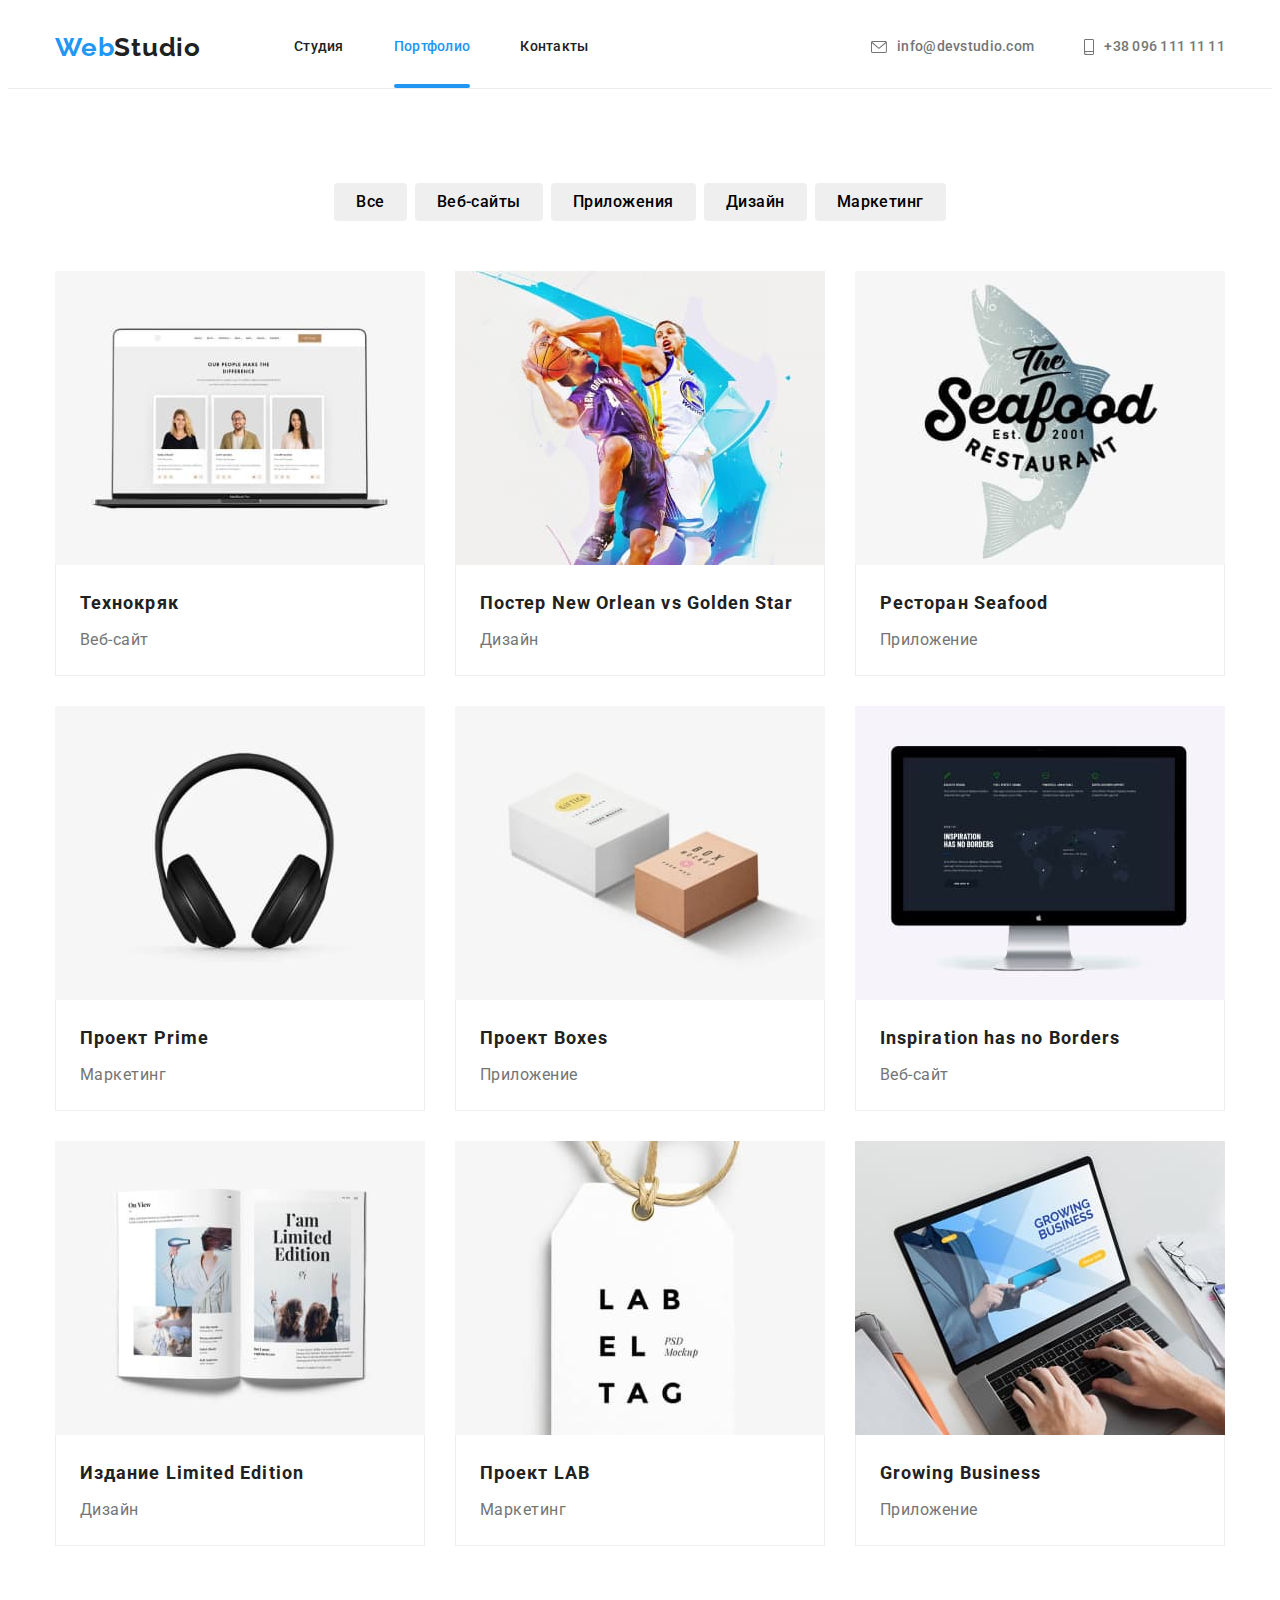
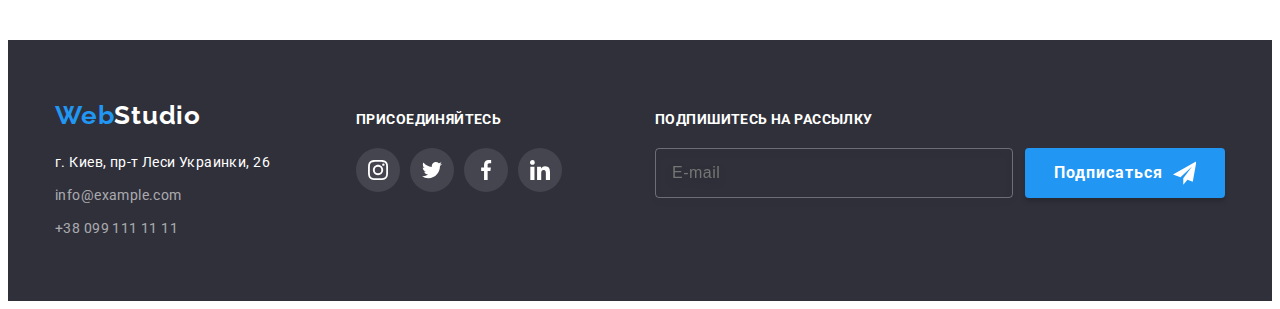
==== portfolio.html @ 4dad7231 "Додані папки в sass" ====
<!DOCTYPE html>
<html lang="en">
<head>
    <meta charset="UTF-8">
    <meta http-equiv="X-UA-Compatible" content="IE=edge">
    <meta name="viewport" content="width=device-width, initial-scale=1.0">
    <link rel="preconnect" href="https://fonts.googleapis.com">
    <link rel="preconnect" href="https://fonts.gstatic.com" crossorigin>
    <link href="https://fonts.googleapis.com/css2?family=Raleway:wght@700&family=Roboto:wght@400;500;700;900&display=swap"
        rel="stylesheet">
    <title>Document</title>
    <link rel="stylesheet" href="https://cdnjs.cloudflare.com/ajax/libs/modern-normalize/1.1.0/modern-normalize.min.css"
        integrity="sha512-wpPYUAdjBVSE4KJnH1VR1HeZfpl1ub8YT/NKx4PuQ5NmX2tKuGu6U/JRp5y+Y8XG2tV+wKQpNHVUX03MfMFn9Q=="
        crossorigin="anonymous" referrerpolicy="no-referrer" />
    <link rel="stylesheet" href="./css/styles.css">
</head>
<body>
    <!--Шапка сайта-->
    <header class="header">
        <div class="container header-container">
            <nav class="header-nav">
                <a lang="en" class="logo header__logo link" href="">
                    <span class="logo__accent">Web</span>Studio</a>
                <ul class="header-list">
                    <li class="header-list__item">
                        <a href="./index.html" class="header-list__link link">Студия</a>
                    </li>
                    <li class="header-list__item">
                        <a href="" class="header-list__link link current">Портфолио</a>
                    </li>
                    <li class="header-list__item">
                        <a href="" class="header-list__link link">Контакты</a>
                    </li>
                </ul>
            </nav>
            <ul class="header-contacts">
                <li class="header-contacts__item">
                    <a href="mailto:info@devstudio.com" class="header-contacts__link link">
                        <svg class="header-contacts__svg" width="16" height="12">
                            <use href="./images/icons.svg#icon-envelope"></use>
                        </svg>
                        info@devstudio.com</a>
                </li>
                <li class="header-contacts__item">
                    <a href="tel:+380961111111" class="header-contacts__link link">
                        <svg class="header-contacts__svg" width="10" height="16">
                            <use href="./images/icons.svg#icon-smartphone"></use>
                        </svg>
                        +38 096 111 11 11</a>
                </li>
    
            </ul>
        </div>
    </header>

    <main>
        <!--Section1-->
        <section class="projects section">
            <div class="container">
            <h1 class="visually-hidden">
                Раздел проектов
            
            </h1>
            <ul class="draft-list list">
                <li class="draft-list__item">
                    <button type="button" class="draft-list__btn button">Все</button>
                </li>
                <li class="draft-list__item">
                    <button type="button" class="draft-list__btn button">Веб-сайты</button>
                </li>
                <li class="draft-list__item">
                    <button type="button" class="draft-list__btn button">Приложения</button>
                </li>
                <li class="draft-list__item">
                    <button type="button" class="draft-list__btn button">Дизайн</button>
                </li>
                <li class="draft-list__item">
                    <button type="button" class="draft-list__btn button">Маркетинг</button>
                </li>            
            </ul>            
        
            <ul class="projects-list list">
                <li class="projects-list__item">
                    <a href="" class="projects-list__link">
                        <div class="projects-cover">
                        <img src="./images/технокряк.jpg" alt="Первый проект" width="370" height="294">
                        <p class="projects-cover__text">Ресурс предлагает комплексные предложения с разным уровнем функционала и сервисов. Все это позволит посетителю получить
                        исчерпывающие сведения о компании или частном лице.</p>
                        </div>
                        <div class="projects-caption">
                    <h2 class="projects-caption__title">
                        Технокряк
                    </h2>  
                    <p class="projects-caption__text">
                        Веб-сайт
                    </p>    
                    </div>
                    </a>
                </li>
                <li class="projects-list__item">
                    <a href="" class="projects-list__link">
                        <div class="projects-cover">
                        <img src="./images/NewOrlean.jpg" alt="Второй проект" width="370" height="294">
                        <p class="projects-cover__text">Ресурс предлагает комплексные предложения с разным уровнем функционала и сервисов. Все
                            это позволит посетителю получить
                            исчерпывающие сведения о компании или частном лице.</p>
                        </div>
                        <div class="projects-caption">
                    <h2 class="projects-caption__title">
                        Постер New Orlean vs Golden Star
                    </h2>
                    <p class="projects-caption__text">
                        Дизайн
                    </p>
                    </div>
                    </a>
                </li>
                <li class="projects-list__item">
                    <a href="" class="projects-list__link">
                        <div class="projects-cover">
                        <img src="./images/Seafood.jpg" alt="Третий проект" width="370" height="294">
                        <p class="projects-cover__text">Ресурс предлагает комплексные предложения с разным уровнем функционала и сервисов. Все
                            это позволит посетителю получить
                            исчерпывающие сведения о компании или частном лице.</p>
                        </div>
                    <div class="projects-caption">
                    <h2 class="projects-caption__title">
                        Ресторан Seafood
                    </h2>
                    <p class="projects-caption__text">
                        Приложение
                    </p>
                    </div>
                    </a>
                </li>
                <li class="projects-list__item">
                    <a href="" class="projects-list__link">
                        <div class="projects-cover">
                        <img src="./images/Prime.jpg" alt="Четвертый проект" width="370" height="294">
                        <p class="projects-cover__text">Ресурс предлагает комплексные предложения с разным уровнем функционала и сервисов. Все
                            это позволит посетителю получить
                            исчерпывающие сведения о компании или частном лице.</p>
                        </div>
                    <div class="projects-caption">
                    <h2 class="projects-caption__title">
                        Проект Prime
                    </h2>
                    <p class="projects-caption__text">
                        Маркетинг
                    </p>
                    </div>
                    </a>
                </li>
                <li class="projects-list__item">
                    <a href="" class="projects-list__link">
                        <div class="projects-cover">
                        <img src="./images/Boxes.jpg" alt="Пятый проект" width="370" height="294">
                        <p class="projects-cover__text">Ресурс предлагает комплексные предложения с разным уровнем функционала и сервисов. Все
                            это позволит посетителю получить
                            исчерпывающие сведения о компании или частном лице.</p>
                        </div>
                    <div class="projects-caption">
                    <h2 class="projects-caption__title">
                        Проект Boxes
                    </h2>
                    <p class="projects-caption__text">
                        Приложение
                    </p>
                    </div>
                    </a>
                </li>
                <li class="projects-list__item">
                    <a href="" class="projects-list__link">
                        <div class="projects-cover">
                        <img src="./images/Inspiration.jpg" alt="Шестой проект" width="370" height="294">
                        <p class="projects-cover__text">Ресурс предлагает комплексные предложения с разным уровнем функционала и сервисов. Все
                            это позволит посетителю получить
                            исчерпывающие сведения о компании или частном лице.</p>
                        </div>
                    <div class="projects-caption">
                    <h2 class="projects-caption__title">
                        Inspiration has no Borders
                    </h2>
                    <p class="projects-caption__text">
                        Веб-сайт
                    </p>
                    </div>
                    </a>
                </li>
                <li class="projects-list__item">
                    <a href="" class="projects-list__link">
                        <div class="projects-cover">
                        <img src="./images/Limited_Edition.jpg" alt="Седьмой проект" width="370" height="294">
                        <p class="projects-cover__text">Ресурс предлагает комплексные предложения с разным уровнем функционала и сервисов. Все
                            это позволит посетителю получить
                            исчерпывающие сведения о компании или частном лице.</p>
                        </div>
                    <div class="projects-caption">
                    <h2 class="projects-caption__title">
                        Издание Limited Edition
                    </h2 >
                    <p class="projects-caption__text">
                        Дизайн
                    </p>
                    </div>
                    </a>
                </li>
                <li class="projects-list__item">
                    <a href="" class="projects-list__link">
                        <div class="projects-cover">
                        <img src="./images/LAB.jpg" alt="Восьмой проект" width="370" height="294">
                        <p class="projects-cover__text">Ресурс предлагает комплексные предложения с разным уровнем функционала и сервисов. Все
                            это позволит посетителю получить
                            исчерпывающие сведения о компании или частном лице.</p>
                        </div>
                    <div class="projects-caption">
                    <h2 class="projects-caption__title">
                        Проект LAB
                    </h2>
                    <p class="projects-caption__text">
                        Маркетинг
                    </p>
                    </div>
                    </a>
                </li>
                <li class="projects-list__item">
                    <a href="" class="projects-list__link">
                        <div class="projects-cover">
                        <img src="./images/Growing_Business.jpg" alt="Девятый проект" width="370" height="294">
                        <p class="projects-cover__text">Ресурс предлагает комплексные предложения с разным уровнем функционала и сервисов. Все
                            это позволит посетителю получить
                            исчерпывающие сведения о компании или частном лице.</p>
                        </div>
                    <div class="projects-caption">
                    <h2 class="projects-caption__title">
                        Growing Business
                    </h2>
                    <p class="projects-caption__text">
                        Приложение
                    </p>
                    </div>
                    </a>
                </li>
                
            </ul>
            </div>
        </section>
        </main>
    <!--Футер-->
    <footer class="footer">
        <div class="footer__container container">
            <div class="footer-main">
                <a href="" class="logo footer__logo link" lang="en">
                    <span class="logo__accent">Web</span>Studio</a>
    
                <address class="footer-address">
                    <ul class="footer-list">
                        <li class="footer-list__item">
                            <a class="footer-list__address link"
                                href="https://www.google.com/maps/place/%D0%B1%D1%83%D0%BB%D1%8C%D0%B2%D0%B0%D1%80+%D0%9B%D0%B5%D1%81%D1%96+%D0%A3%D0%BA%D1%80%D0%B0%D1%97%D0%BD%D0%BA%D0%B8,+26,+%D0%9A%D0%B8%D1%97%D0%B2,+02000/@50.4265807,30.5361971,17z/data=!3m1!4b1!4m5!3m4!1s0x40d4cf0e033ecbe9:0x57a4dffefec77da0!8m2!3d50.4265807!4d30.5383858">г.
                                Киев, пр-т Леси Украинки, 26</a>
                        </li>
                        <li class="footer-list__item">
                            <a href="mailto:info@example.com" class="footer-list__link link">info@example.com</a>
                        </li>
                        <li class="footer-list__item">
                            <a href="tel:+380991111111" class="footer-list__link link">+38 099 111 11 11</a>
                        </li>
                    </ul>
    
                </address>
            </div>
            <div class="footer-call">
                <h2 class="footer-call__title">
                    присоединяйтесь
                </h2>
                <ul class="footer-soc">
                    <li class="footer-soc__item">
                        <a href="" class="footer-soc__link soc-link">
                            <svg class="footer-soc-icon" width="20" height="20">
                                <use href="./images/icons.svg#icon-instagram"></use>
                            </svg>
                        </a>
                    </li>
                    <li class="footer-soc__item">
                        <a href="" class="footer-soc__link soc-link">
                            <svg class="footer-soc-icon" width="20" height="20">
                                <use href="./images/icons.svg#icon-twitter"></use>
                            </svg>
                        </a>
                    </li>
                    <li class="footer-soc__item">
                        <a href="" class="footer-soc__link soc-link">
                            <svg class="footer-soc-icon" width="20" height="20">
                                <use href="./images/icons.svg#icon-facebook"></use>
                            </svg>
                        </a>
                    </li>
                    <li class="footer-soc__item">
                        <a href="" class="footer-soc__link soc-link">
                            <svg class="footer-soc-icon" width="20" height="20">
                                <use href="./images/icons.svg#icon-linkedin"></use>
                            </svg>
                        </a>
                    </li>
                </ul>
            </div>
    
            <div class="footer-registration">
                <h2 class="footer-registration__title">Подпишитесь на рассылку</h2>
                <form class="footer-form">
                    <div class="footer-form__wrap">
                        <input type="email" name="footer-email" id="footer-email" class="footer-form__input"
                            placeholder="E-mail">
                        <button type="submit" class="footer-button button">Подписаться
                            <svg class="footer-button__icon" width="24" height="24">
                                <use href="./images/icons.svg#icon-send"></use>
                            </svg>
                        </button>
                    </div>
                </form>
            </div>
        </div>
    </footer>

</body>
</html>
---- css/styles.css ----
html {
    box-sizing: border-box;
}
*, 
*::before,
*::after{
    box-sizing: inherit;
}
:root {
    --hero-background-color: #2F303A;
    --second-background-color: #F5F4FA;
    --footer-background-color: #2F303A;
    --first-header-color: #212121;
    --second-header-color: #757575;
    --hero-color: #ffffff;
    --title-color: #212121;
    --after-title-color: #757575;
    --first-btn-color: #ffffff;
    --second-btn-color: #212121;
    --accent-color: #2196F3;
    --first-footer-color: #ffffff;
    --second-footer-color: rgba(255, 255, 255, 0.6);
    --first-logo-color: #212121;
    --second-logo-color: #ffffff;
    --first-icon-color: #AFB1B8;
    --second-icon-color: #ffffff;
    --overlay-color: #ffffff;
    --modal-background-color: #ffffff;
    --modal-color: #212121;
}


p, h1, h2, h3, h4, h5, h6 {
    margin: 0;
}

ul {
    list-style: none;
    margin: 0;
    padding-left: 0;
}

img {
    display: block;
    max-width: 100%;
    height: auto
}


.container {
    width: 1200px;
    padding-left: 15px;
    padding-right: 15px;
    margin: 0 auto;

}

body {
    font-family: Roboto, sans-serif;
    background-color: #ffffff;
    color: var(--title-color);
    
}


.link {
    text-decoration: none;    
}

.section {
    padding-top: 94px;
    padding-bottom: 94px;
}

/* -----------Шапка сайта-------------- */

.header {
    padding-top: 24px;
    padding-bottom: 25px;
    border-bottom: 1px solid #ECECEC
}

.logo {
    font-family: 'Raleway';
    font-weight: 700;
    font-size: 26px;
    line-height: 1.19;
    letter-spacing: 0.03em;
    color: var(--first-logo-color);
}

.logo__accent {
    color: var(--accent-color);
}

.header__logo {
    margin-right: 93px;
}


.header-container {
    display: flex;
    align-items: center;
}

.header-nav {
    display: flex;
}

.header-list {
    display: flex;
    align-items: center;
}

.header-list__item:not(:last-child) {
    margin-right: 50px;
}
 
.header-contacts {
    display: flex;
    margin-left: auto;
}

.header-contacts__item:not(:last-child) {
    margin-right: 50px;
}

.header-list__link,
.header-contacts__link {
    font-weight: 500;
    font-size: 14px;
    line-height: 1.14;
    letter-spacing: 0.02em;   
}

.header-list__link {
    position: relative;
    display: block;
    color: var(--first-header-color);
    transition-property:color;
    transition-duration: 250ms;
    transition-timing-function: cubic-bezier(0.4, 0, 0.2, 1);
}



.header-list__link.current {
    color: var(--accent-color);
    position: relative;
}

.header-list__link.current::after {
    position: absolute;
    content: '';
    display: block;
    width: 100%;
    height: 4px;
    left: 0;
    bottom: -33px;
    background-color: var(--accent-color);
    border-radius: 2px;
}

.header-contacts__link {
    display: flex;
    justify-content: center;
    align-items: center;
    color: var(--second-header-color);
    transition-property:color;
    transition-duration: 250ms;
    transition-timing-function: cubic-bezier(0.4, 0, 0.2, 1);
}

.header-link:hover,
.header-link:focus,
.header-contacts__link:hover,
.header-contacts__link:focus {
    color: var(--accent-color);
    fill: var(--accent-color);
}

.header-contacts__svg {

    margin-right: 10px;
    fill: currentColor
}



/*-------- Герой ----------- */

.hero {
    width: 1600px;
    margin-left: auto;
    margin-right: auto;
    padding-bottom: 200px;
    padding-top: 200px;
    background-color: var(--hero-background-color);
    background-image: linear-gradient(rgba(47, 48, 58, 0.4), rgba(47, 48, 58, 0.4)),
    url(../images/hero-bg-img.jpg);
    background-repeat: no-repeat;
    background-position: center;
    background-size: cover;
}


.hero-title {
    width: 696px;
    margin-right: auto;
    margin-left: auto;
    margin-bottom: 30px;
    font-weight: 900;
    font-size: 44px;
    line-height: 1.36; 
    text-align: center;
    letter-spacing: 0.06em;
    text-transform: uppercase;
    color: var(--hero-color);
}

.hero-btn {
    margin: auto;
    padding: 10px 22px;
    border: none;
    border-radius: 4px;
    font-weight: 700;
    font-size: 16px;
    line-height: 1.88;
    display: flex;
    align-items: center;
    text-align: center;
    letter-spacing: 0.06em;
    color: var(--first-btn-color);
    background-color: var(--accent-color);
    transition-property:background-color;
    transition-duration: 250ms;
    transition-timing-function: cubic-bezier(0.4, 0, 0.2, 1);
}

.hero-btn:hover,
.hero-btn:focus {
    background-color: #188CE8;

}


/* -------------Преимущества------------ */
.visually-hidden {
    position: absolute;
    white-space: nowrap;
    width: 1px;
    height: 1px;
    overflow: hidden;
    border: 0;
    padding: 0;
    clip: rect(0 0 0 0);
    clip-path: inset(50%);
    margin: -1px;
}


.benefits-list {
    display: flex;
}

.benefits-list__title {
    margin-bottom: 10px;
    font-weight: 700;
    font-size: 14px;
    line-height: 1.14;
    letter-spacing: 0.03em;
    text-transform: uppercase;
    
}

.benefits-list__text {
    max-width: 270px;
    font-size: 14px;
    line-height: 1.71;
    letter-spacing: 0.03em;
    color: var(--after-title-color);
}

.benefits-list__item:not(:last-child) {
    margin-right: 30px;
}

.benefits-list__container {
    display: flex;
    justify-content: center;
    align-items: center;
    margin-bottom: 30px;
    width: 270px;
    height: 120px;
    background-color: var(--second-background-color);
}



/* --------- Работы --------- */

.about {
    padding-top: 0;
}

.about__title {
    margin-bottom: 50px;
    font-weight: 700;
    font-size: 36px;
    line-height: 1.16;
    text-align: center;
    letter-spacing: 0.03em;
}

.about-list {
    display: flex;
}

.about-list__item {
    position: relative;
    
}

.about-list__item:not(:last-child) {
    margin-right: 30px;
}

.about-list__text {
    position: absolute;
    display: flex;
    height: 70px;
    width: 100%;
    bottom: 0;
    font-weight: 700;
    font-size: 14px;
    line-height: 1.14;
    letter-spacing: 0.03em;
    text-transform: uppercase;
    color: var(--overlay-color);
    background: rgba(47, 48, 58, 0.8);
    justify-content: center;
    align-items: center;
}
/* --------- Работники --------- */

.team {
    background-color: var(--second-background-color);
}

.team__title {
    margin-bottom: 50px;
    font-weight: 700;
    font-size: 36px;
    line-height: 1.16;
    text-align: center;
    letter-spacing: 0.03em;
    
}
.team-list__item {
    text-align: center;
    background: var(--hero-color);
    box-shadow: 0px 1px 3px rgba(0, 0, 0, 0.12),
    0px 1px 1px rgba(0, 0, 0, 0.14),
    0px 2px 1px rgba(0, 0, 0, 0.2);
    border-radius: 0px 0px 4px 4px;
}

.team-list__item:not(:last-child) {
    margin-right: 30px;
}

.team-list {
    display: flex;
}
.team-wrap__title { 
    margin-bottom: 10px;
    font-weight: 500;
    font-size: 16px;
    line-height: 1.18;
    letter-spacing: 0.03em;
    
}

.team-wrap {
    padding-top: 30px;
    padding-bottom: 30px;
}



.team-wrap__text {
    font-size: 16px;
    line-height: 1.18;
    letter-spacing: 0.03em;
    color: var(--after-title-color);
    margin-bottom: 16px;
}

.team-soc {
    display: flex;
    justify-content: center;
}
.team-soc__item + .team-soc__item {
    margin-left: 10px;
}

.team-soc__link {
    /* display: flex;
    align-items: center;
    justify-content: center;
    width: 44px;
    height: 44px; */
    background: #FFFFFF;
    /* border-radius: 50%; */
    color: var(--first-icon-color);
    transition-property:background-color, color;
    transition-duration: 250ms;
    transition-timing-function: cubic-bezier(0.4, 0, 0.2, 1);
}

.team-soc__icon {
    fill: currentColor;
}

.team-soc__link:hover,
.team-soc__link:focus {
    background-color: var(--accent-color);
    color: var(--second-icon-color);
}

/* ---------------Клиенты---------------------- */

.clients__title {
    margin-bottom: 50px;
    font-weight: 700;
    font-size: 36px;
    line-height: 1.16;
    text-align: center;
    letter-spacing: 0.03em;
}

.clients-list {
    display: flex;
    justify-content: center;
}

.clients-list__item +.clients-list__item {
    margin-left: 30px;
}

.clients-list__link {
    display: flex;
    justify-content: center;
    align-items: center;
    width: 170px;
    height: 92px;
    border: 1px solid var(--first-icon-color);
    border-radius: 4px;
    color: var(--first-icon-color);
    transition-property: color, border-color;
    transition-duration: 250ms;
    transition-timing-function: cubic-bezier(0.4, 0, 0.2, 1);
}

.clients-list__icon {
    fill: currentColor;
}

.clients-list__link:hover,
.clients-list__link:focus {
    color: var(--accent-color);
    border-color: var(--accent-color);
}


/* -------------Футер----------- */
.footer {
    
    padding-top: 60px;
    padding-bottom: 60px;
    background-color: var(--footer-background-color);
}

.footer__logo {
    color: var(--second-logo-color) ;
}

.footer-address {
    margin-top: 20px;
}

.footer-list__address,
.footer-list__link {
    
    font-size: 14px;
    line-height: 1.71;
    letter-spacing: 0.03em;
    font-style: normal;
    transition-property:color;
    transition-duration: 250ms;
    transition-timing-function: cubic-bezier(0.4, 0, 0.2, 1);
    
}
.footer-list__address {
    color: var(--first-footer-color);
}

.footer-list__link {
   color: var(--second-footer-color);
}


.footer-list__item:not(:last-child) {
    margin-bottom: 9px;
}

.footer-list__address:hover,
.footer-list__address:focus,
.footer-list__link:hover,
.footer-list__link:focus {
    color: var(--accent-color);
}

.footer__container {
    display: flex;
    align-items: baseline;
}
.footer-main {
    margin-right: 70px;
    flex-grow: 1;
}

.footer-call {
    margin-right: 93px;
}

.footer-call__title {
    margin-bottom: 20px;
    font-weight: 700;
    font-size: 14px;
    line-height: 1.14;
    letter-spacing: 0.03em;
    text-transform: uppercase;
    font-style: normal;
    color: var(--first-footer-color);
}

.footer-soc {
    display: flex;
    justify-content: center;
}
.footer-soc__item + .footer-soc__item {
    margin-left: 10px;
}

.footer-soc__link {
    /* display: flex;
    align-items: center;
    justify-content: center;
    width: 44px; 
    height: 44px; */
    background: rgba(255, 255, 255, 0.1);
    /* border-radius: 50%; */
    color: var(--second-icon-color);
    transition-property:background-color;
    transition-duration: 250ms;
    transition-timing-function: cubic-bezier(0.4, 0, 0.2, 1);

}


.soc-link {
    display: flex;
    align-items: center;
    justify-content: center;
    width: 44px;
    height: 44px;
    border-radius: 50%;

}


.footer-soc-icon {
    fill: currentColor;
}

.footer-soc__link:hover,
.footer-soc__link:focus {
    background-color: var(--accent-color);
}

.footer-registration__title {
    margin-bottom: 20px;
    font-weight: 700;
    font-size: 14px;
    line-height: 1.14;
    letter-spacing: 0.03em;
    text-transform: uppercase;
    font-style: normal;
    color: var(--first-footer-color);
}
.footer-form__wrap {
    display: flex;
}

.footer-form__input {
    background-color: transparent;
    border: 1px solid rgba(255, 255, 255, 0.3);
    box-sizing: border-box;
    padding-left: 16px;
    margin-right: 12px;
    filter: drop-shadow(0px 4px 4px rgba(0, 0, 0, 0.15));
    border-radius: 4px;
    width: 358px;
    height: 50px;
    font-size: 16px;
    line-height: 1.25;
    display: flex;
    align-items: center;
    letter-spacing: 0.03em;
    outline: none;
    
    color: rgba(255, 255, 255, 0.6);
    transition: border-color 250ms cubic-bezier(0.4, 0, 0.2, 1);
}

.footer-form__input:focus {
    border-color: var(--accent-color);
}



.footer-button {
    font-weight: 700;
    font-size: 16px;
    line-height: 1.88;
    display: flex;
    align-items: center;
    text-align: center;
    letter-spacing: 0.06em;
    width: 200px;
    height: 50px;
    padding: 10px 29px;
    background: var(--accent-color);
    color: var(--first-btn-color);
    box-shadow: 0px 4px 4px rgba(0, 0, 0, 0.15);
    border-radius: 4px;
    outline: transparent;
    border: none;
    /* cursor: pointer; */
    /* position: relative; */


    transition: background-color 250ms cubic-bezier(0.4, 0, 0.2, 1),
    box-shadow 250ms cubic-bezier(0.4, 0, 0.2, 1);
    cursor: pointer;
}



.footer-button__icon {
    /* position: absolute;
    right: 28px; */
    margin-left: 10px;
    fill: var(--first-btn-color);
}





/* -----------------Backdrop-------------------- */

.backdrop {
    position: fixed;
    top: 0;
    width: 100%;
    height: 100%;
    background: rgba(0, 0, 0, 0.2);
    transition: opacity 250ms, visibility 250ms;
}

.backdrop.is-hidden .modal{
    transform: scale(0.3);
}


.modal {
    position: absolute;
    top: 50%;
    left: 50%;
    transform: translate(-50%,-50%) scale(1);
    width: 528px;
    min-height: 581px;
    background-color: var(--second-background-color);
    box-shadow: 0px 1px 3px rgba(0, 0, 0, 0.12),
    0px 1px 1px rgba(0, 0, 0, 0.14),
    0px 2px 1px rgba(0, 0, 0, 0.2);
    border-radius: 4px;
    transition: transform 250ms;
    background-color: var(--modal-background-color);
    padding: 40px;
}


.modal__close {
    position: absolute;
    display: flex;
    justify-content: center;
    align-items: center;
    top: 8px;
    right: 8px;
    width: 30px;
    height: 30px;
    border: 1px solid rgba(0, 0, 0, 0.1);
    border-radius: 50%;
    background-color: transparent;
    cursor: pointer;
    
}

.is-hidden {
    opacity: 0;
    pointer-events: 0;
    visibility: hidden;
}

.modal__title {
    font-weight: 700;
    font-size: 20px;
    line-height: 1.15;
    text-align: center;
    letter-spacing: 0.03em;
    color: var(--title-color);
    margin-bottom: 12px;
}

.form-field {
    display: block;
    margin-bottom: 10px;
}


.form-field__label {
    display: block;
    font-size: 12px;
    line-height: 1.17;
    letter-spacing: 0.01em;
    color: var(--after-title-color);
    margin-bottom: 4px;
}

.form-field__input-wrap {
    position: relative;
}



.form-field__input {
    width: 100%;
    height: 40px;
    border: 1px solid rgba(33, 33, 33, 0.2);
    box-sizing: border-box;
    border-radius: 4px;   
    outline: none;
    padding-left: 42px;
    transition-property: border-color;
    transition-duration: 250ms;
    transition-timing-function: cubic-bezier(0.4, 0, 0.2, 1);
}

.form-field__input:focus {
    border-color: var(--accent-color);
}

.form-field__input:focus + .form-field__icon {
    fill: var(--accent-color);
}

.form-field__icon {
    position: absolute;
    left: 15px;
    top: 50%;
    transform: translateY(-50%);
    transition-property: fill;
    transition-duration: 250ms;
    transition-timing-function: cubic-bezier(0.4, 0, 0.2, 1);
}


.form-field__text {
    width: 100%;
    height: 120px;
    resize: none;
    border: 1px solid rgba(33, 33, 33, 0.2);
    box-sizing: border-box;
    border-radius: 4px;
    outline: none;
    padding: 12px 16px;
    font-size: 12px;
    line-height: 1.17;
    letter-spacing: 0.01em;
    transition-property: border-color;
    transition-duration: 250ms;
    transition-timing-function: cubic-bezier(0.4, 0, 0.2, 1);
}

.form-field__text::placeholder {
    color: rgba(117, 117, 117, 0.5);
}

.form-field__text:focus {
    border-color: var(--accent-color);
}

.form-field__check-text {
    font-size: 14px;
    line-height: 1.71;
    letter-spacing: 0.03em;
    color: var(--after-title-color);
    display: flex;
    align-items: center;
    justify-content: center;
}

.form-field__accent-text {
    color: var(--accent-color);
}


.form-field__check-text .form-field__custom-checkbox {
    width: 16px;
    height: 15px;
    border: 2px solid var(--modal-color);
    border-radius: 2px;
    margin-right: 7px;
    display: flex;
    align-items: center;
    justify-content: center;
    transition: border-color 250ms cubic-bezier(0.4, 0, 0.2, 1);
}
.form-field__check-icon {
    fill: transparent;
}



.form-field__check:checked+.form-field__check-text .form-field__custom-checkbox {
    background-color: var(--accent-color);
    border: none;
}

.form-field__check:checked+.form-field__check-text .form-field__check-icon {
    fill: #ffffff;
}



.modal__button {
    background-color: var(--accent-color);
    color: var(--first-btn-color);
    display: flex;
    align-items: center;
    text-align: center;
    padding: 10px 55px;
    margin: auto;
    margin-top: 30px;
    box-shadow: 0px 4px 4px rgba(0, 0, 0, 0.15);
    border-radius: 4px;
    border: none;
    font-size: 16px;
    line-height: 1.88;
    letter-spacing: 0.06em;
    /* cursor: pointer; */
    transition-property:background-color, box-shadow;
    transition-duration: 250ms;
    transition-timing-function: cubic-bezier(0.4, 0, 0.2, 1),
    ;
}

.modal__btn:hover,
.modal__btn:focus {
    background-color: #188CE8;
}


/* -----------------Портфолио------------ */



.draft-list__btn {
    padding: 6px 22px;
    border: none;
    border-radius: 4px;
    font-weight: 500;
    font-size: 16px;
    line-height: 1.62;
    letter-spacing: 0.03em;
    transition-property:background-color, color, box-shadow;
    transition-duration: 250ms;
    transition-timing-function: cubic-bezier(0.4, 0, 0.2, 1);
}

.draft-list__btn:hover,
.draft-list__btn:focus {
    background-color: var(--accent-color);
    color: var(--first-btn-color);
    box-shadow: 0px 3px 1px rgba(0, 0, 0, 0.1),
    0px 1px 2px rgba(0, 0, 0, 0.08),
    0px 2px 2px rgba(0, 0, 0, 0.12);
    border-radius: 4px;
}

.button {
    font-family: inherit;
    cursor: pointer;
}

.draft-list {
    display: flex;
    margin-bottom: 50px;
    justify-content: center;
}


.draft-list__item:not(:last-child) {
    margin-right: 8px;
}
.projects-list {
    display: flex;
    flex-wrap: wrap;  
}

.projects-caption {
    padding: 20px 24px;
    border-left: 1px solid #EEEEEE;
    border-right: 1px solid #EEEEEE;
    border-bottom: 1px solid #EEEEEE;
}


.projects-caption__title {
    margin-bottom: 4px;
    font-weight: 700;
    font-size: 18px;
    line-height: 2;    
    letter-spacing: 0.06em;
    color: var(--title-color);
}

.projects-caption__text {
    font-size: 16px;
    line-height: 1.88;
    letter-spacing: 0.03em;
    color: var(--after-title-color);
}

.projects-list__link {
    display: block;
    text-decoration: none;
}

.projects-list__item {
    width: 370px;
    margin-right: 30px;
    margin-bottom: 30px;
    background: #FFFFFF;
}

.projects-list__link:hover .projects-cover__text,
.projects-list__link:focus .projects-cover__text {
    transform: translateY(0);
}

.projects-cover {
    position: relative;
    overflow: hidden;
}

.projects-cover__text {
    position: absolute;
    top: 0;
    left: 0;
    background-color: var(--accent-color);
    color: var(--overlay-color);
    font-size: 18px;
    line-height: 1.56;
    letter-spacing: 0.03em;
    padding: 63px 24px;
    transform: translateY(100%);
    transition-property:transform, box-shadow;
    transition-duration: 250ms;
    transition-timing-function: cubic-bezier(0.4, 0, 0.2, 1);
}

.projects-list__link:hover,
.projects-list__link:focus {
    box-shadow: 0px 1px 1px rgba(0, 0, 0, 0.12),
    0px 4px 4px rgba(0, 0, 0, 0.06),
    1px 4px 6px rgba(0, 0, 0, 0.16);
}

.projects-list__item:nth-child(3n) {
    margin-right: 0px;
}


.projects-list__item:nth-last-child(-n+3) {
    margin-bottom: 0px;
}
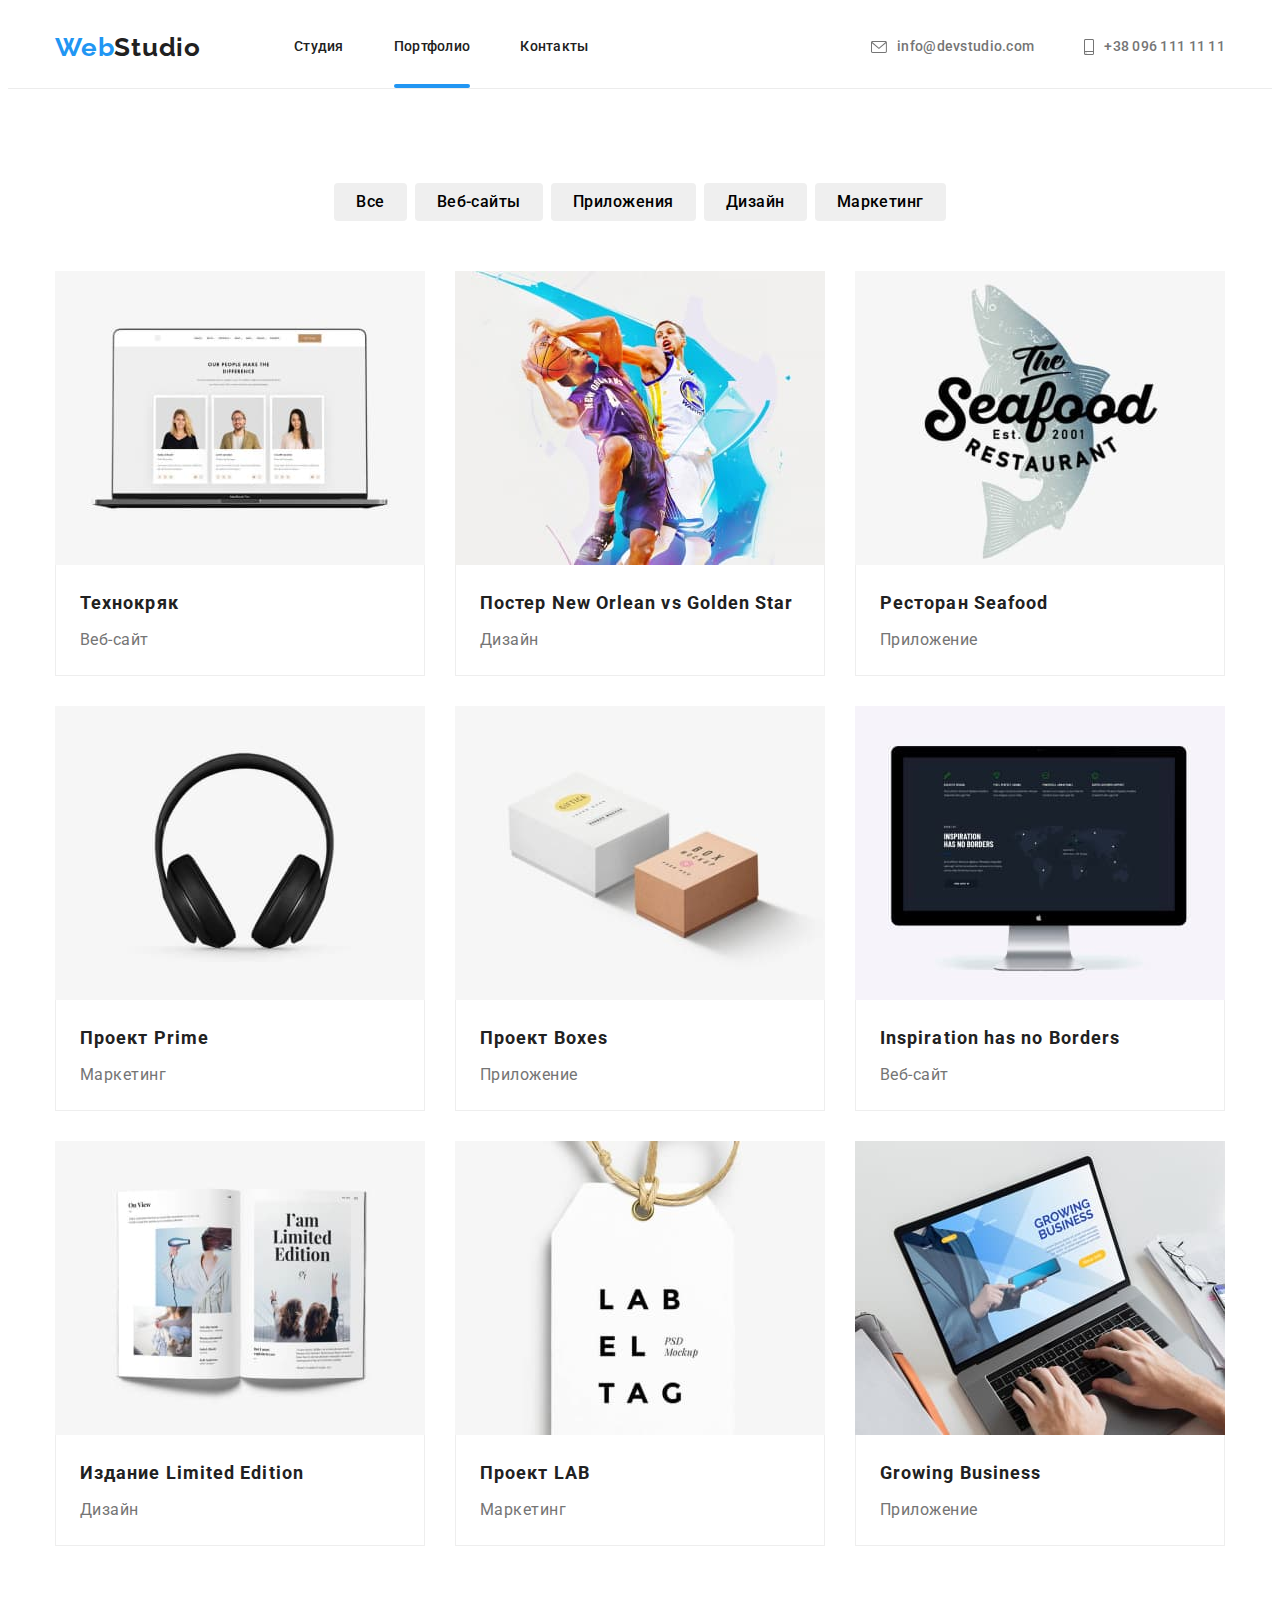
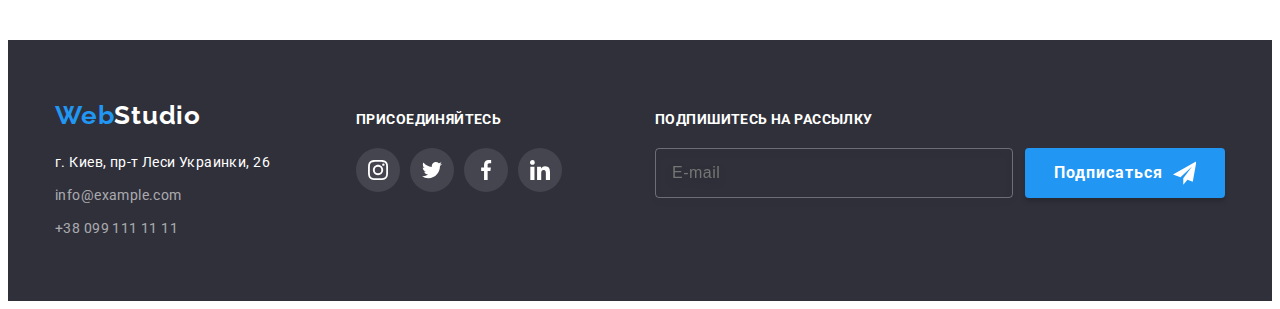
==== commit fd4561d4: "SASS-процес" ====
--- a/portfolio.html
+++ b/portfolio.html
@@ -12,7 +12,7 @@
     <link rel="stylesheet" href="https://cdnjs.cloudflare.com/ajax/libs/modern-normalize/1.1.0/modern-normalize.min.css"
         integrity="sha512-wpPYUAdjBVSE4KJnH1VR1HeZfpl1ub8YT/NKx4PuQ5NmX2tKuGu6U/JRp5y+Y8XG2tV+wKQpNHVUX03MfMFn9Q=="
         crossorigin="anonymous" referrerpolicy="no-referrer" />
-    <link rel="stylesheet" href="./css/styles.css">
+    <link rel="stylesheet" href="./css/main.css">
 </head>
 <body>
     <!--Шапка сайта-->
--- a/css/main.css
+++ b/css/main.css
@@ -0,0 +1,895 @@
+:root {
+  --hero-background-color: #2F303A;
+  --second-background-color: #F5F4FA;
+  --footer-background-color: #2F303A;
+  --first-header-color: #212121;
+  --second-header-color: #757575;
+  --hero-color: #ffffff;
+  --title-color: #212121;
+  --after-title-color: #757575;
+  --first-btn-color: #ffffff;
+  --second-btn-color: #212121;
+  --accent-color: #2196F3;
+  --first-footer-color: #ffffff;
+  --second-footer-color: rgba(255, 255, 255, 0.6);
+  --first-logo-color: #212121;
+  --second-logo-color: #ffffff;
+  --first-icon-color: #AFB1B8;
+  --second-icon-color: #ffffff;
+  --overlay-color: #ffffff;
+  --modal-background-color: #ffffff;
+  --modal-color: #212121;
+  --roboto-font-family: "Roboto", sans-serif;
+  --raleway-font-family: "Raleway", sans-serif;
+}
+
+html {
+  box-sizing: border-box;
+}
+
+*,
+*::before,
+*::after {
+  box-sizing: inherit;
+}
+
+body {
+  font-family: var(--roboto-font-family);
+  background-color: #ffffff;
+  color: var(--title-color);
+}
+
+.link {
+  text-decoration: none;
+}
+
+p,
+h1,
+h2,
+h3,
+h4,
+h5,
+h6 {
+  margin: 0;
+}
+
+ul {
+  list-style: none;
+  margin: 0;
+  padding-left: 0;
+}
+
+img {
+  display: block;
+  max-width: 100%;
+  height: auto;
+}
+
+.visually-hidden {
+  position: absolute;
+  white-space: nowrap;
+  width: 1px;
+  height: 1px;
+  overflow: hidden;
+  border: 0;
+  padding: 0;
+  clip: rect(0 0 0 0);
+  clip-path: inset(50%);
+  margin: -1px;
+}
+
+.container {
+  width: 1200px;
+  padding-left: 15px;
+  padding-right: 15px;
+  margin: 0 auto;
+}
+
+.section {
+  padding-top: 94px;
+  padding-bottom: 94px;
+}
+
+.logo {
+  font-family: var(--raleway-font-family);
+  font-weight: 700;
+  font-size: 26px;
+  line-height: 1.19;
+  letter-spacing: 0.03em;
+  color: var(--first-logo-color);
+}
+
+.logo__accent {
+  color: var(--accent-color);
+}
+
+.backdrop {
+  position: fixed;
+  top: 0;
+  width: 100%;
+  height: 100%;
+  background: rgba(0, 0, 0, 0.2);
+  transition: opacity 250ms, visibility 250ms;
+}
+
+.backdrop.is-hidden .modal {
+  transform: scale(0.3);
+}
+
+.modal {
+  position: absolute;
+  top: 50%;
+  left: 50%;
+  transform: translate(-50%, -50%) scale(1);
+  width: 528px;
+  min-height: 581px;
+  background-color: var(--second-background-color);
+  box-shadow: 0px 1px 3px rgba(0, 0, 0, 0.12), 0px 1px 1px rgba(0, 0, 0, 0.14), 0px 2px 1px rgba(0, 0, 0, 0.2);
+  border-radius: 4px;
+  transition: transform 250ms;
+  background-color: var(--modal-background-color);
+  padding: 40px;
+}
+
+.modal__close {
+  position: absolute;
+  display: flex;
+  justify-content: center;
+  align-items: center;
+  top: 8px;
+  right: 8px;
+  width: 30px;
+  height: 30px;
+  border: 1px solid rgba(0, 0, 0, 0.1);
+  border-radius: 50%;
+  background-color: transparent;
+  cursor: pointer;
+}
+
+.is-hidden {
+  opacity: 0;
+  pointer-events: 0;
+  visibility: hidden;
+}
+
+.modal__title {
+  font-weight: 700;
+  font-size: 20px;
+  line-height: 1.15;
+  text-align: center;
+  letter-spacing: 0.03em;
+  color: var(--title-color);
+  margin-bottom: 12px;
+}
+
+.form-field {
+  display: block;
+  margin-bottom: 10px;
+}
+
+.form-field__label {
+  display: block;
+  font-size: 12px;
+  line-height: 1.17;
+  letter-spacing: 0.01em;
+  color: var(--after-title-color);
+  margin-bottom: 4px;
+}
+
+.form-field__input-wrap {
+  position: relative;
+}
+
+.form-field__input {
+  width: 100%;
+  height: 40px;
+  border: 1px solid rgba(33, 33, 33, 0.2);
+  box-sizing: border-box;
+  border-radius: 4px;
+  outline: none;
+  padding-left: 42px;
+  transition-property: border-color;
+  transition-duration: 250ms;
+  transition-timing-function: cubic-bezier(0.4, 0, 0.2, 1);
+}
+.form-field__input:focus {
+  border-color: var(--accent-color);
+}
+
+.form-field__icon {
+  position: absolute;
+  left: 15px;
+  top: 50%;
+  transform: translateY(-50%);
+  transition-property: fill;
+  transition-duration: 250ms;
+  transition-timing-function: cubic-bezier(0.4, 0, 0.2, 1);
+}
+.form-field__input:focus + .form-field__icon {
+  fill: var(--accent-color);
+}
+
+.form-field__text {
+  width: 100%;
+  height: 120px;
+  resize: none;
+  border: 1px solid rgba(33, 33, 33, 0.2);
+  box-sizing: border-box;
+  border-radius: 4px;
+  outline: none;
+  padding: 12px 16px;
+  font-size: 12px;
+  line-height: 1.17;
+  letter-spacing: 0.01em;
+  transition-property: border-color;
+  transition-duration: 250ms;
+  transition-timing-function: cubic-bezier(0.4, 0, 0.2, 1);
+}
+.form-field__text::placeholder {
+  color: rgba(117, 117, 117, 0.5);
+}
+.form-field__text:focus {
+  border-color: var(--accent-color);
+}
+
+.form-field__check-text {
+  font-size: 14px;
+  line-height: 1.71;
+  letter-spacing: 0.03em;
+  color: var(--after-title-color);
+  display: flex;
+  align-items: center;
+  justify-content: center;
+}
+.form-field__check:checked + .form-field__check-text .form-field__custom-checkbox {
+  background-color: var(--accent-color);
+  border: none;
+}
+.form-field__check:checked + .form-field__check-text .form-field__check-icon {
+  fill: #ffffff;
+}
+
+.form-field__accent-text {
+  color: var(--accent-color);
+}
+
+.form-field__check-text .form-field__custom-checkbox {
+  width: 16px;
+  height: 15px;
+  border: 2px solid var(--modal-color);
+  border-radius: 2px;
+  margin-right: 7px;
+  display: flex;
+  align-items: center;
+  justify-content: center;
+  transition: border-color 250ms cubic-bezier(0.4, 0, 0.2, 1);
+}
+
+.form-field__check-icon {
+  fill: transparent;
+}
+
+.modal__button {
+  background-color: var(--accent-color);
+  color: var(--first-btn-color);
+  display: flex;
+  align-items: center;
+  text-align: center;
+  padding: 10px 55px;
+  margin: auto;
+  margin-top: 30px;
+  box-shadow: 0px 4px 4px rgba(0, 0, 0, 0.15);
+  border-radius: 4px;
+  border: none;
+  font-size: 16px;
+  line-height: 1.88;
+  letter-spacing: 0.06em;
+  /* cursor: pointer; */
+  transition-property: background-color, box-shadow;
+  transition-duration: 250ms;
+  transition-timing-function: cubic-bezier(0.4, 0, 0.2, 1);
+}
+.modal__button:hover, .modal__button:focus {
+  background-color: #188CE8;
+}
+
+.button {
+  font-family: inherit;
+  cursor: pointer;
+  border: none;
+  transition-property: background-color;
+  transition-duration: 250ms;
+  transition-timing-function: cubic-bezier(0.4, 0, 0.2, 1);
+}
+
+.header {
+  padding-top: 24px;
+  padding-bottom: 25px;
+  border-bottom: 1px solid #ECECEC;
+}
+
+.header__logo {
+  margin-right: 93px;
+}
+
+.header-container {
+  display: flex;
+  align-items: center;
+}
+
+.header-nav {
+  display: flex;
+}
+
+.header-list {
+  display: flex;
+  align-items: center;
+}
+
+.header-list__item:not(:last-child) {
+  margin-right: 50px;
+}
+
+.header-contacts {
+  display: flex;
+  margin-left: auto;
+}
+
+.header-contacts__item:not(:last-child) {
+  margin-right: 50px;
+}
+
+.header-list__link,
+.header-contacts__link {
+  font-weight: 500;
+  font-size: 14px;
+  line-height: 1.14;
+  letter-spacing: 0.02em;
+}
+
+.header-list__link {
+  position: relative;
+  display: block;
+  color: var(--first-header-color);
+  transition-property: color;
+  transition-duration: 250ms;
+  transition-timing-function: cubic-bezier(0.4, 0, 0.2, 1);
+}
+.header-list__link .current {
+  color: var(--accent-color);
+  position: relative;
+}
+.header-list__link.current::after {
+  position: absolute;
+  content: "";
+  display: block;
+  width: 100%;
+  height: 4px;
+  left: 0;
+  bottom: -33px;
+  background-color: var(--accent-color);
+  border-radius: 2px;
+}
+.header-list__link:hover, .header-list__link:focus {
+  color: var(--accent-color);
+  fill: var(--accent-color);
+}
+
+.header-contacts__link {
+  display: flex;
+  justify-content: center;
+  align-items: center;
+  color: var(--second-header-color);
+  transition-property: color;
+  transition-duration: 250ms;
+  transition-timing-function: cubic-bezier(0.4, 0, 0.2, 1);
+}
+.header-contacts__link:hover, .header-contacts__link:focus {
+  color: var(--accent-color);
+  fill: var(--accent-color);
+}
+
+.header-contacts__svg {
+  margin-right: 10px;
+  fill: currentColor;
+}
+
+.hero {
+  width: 1600px;
+  margin-left: auto;
+  margin-right: auto;
+  padding-bottom: 200px;
+  padding-top: 200px;
+  background-color: var(--hero-background-color);
+  background-image: linear-gradient(rgba(47, 48, 58, 0.4), rgba(47, 48, 58, 0.4)), url(../images/hero-bg-img.jpg);
+  background-repeat: no-repeat;
+  background-position: center;
+  background-size: cover;
+}
+
+.hero-title {
+  width: 696px;
+  margin-right: auto;
+  margin-left: auto;
+  margin-bottom: 30px;
+  font-weight: 900;
+  font-size: 44px;
+  line-height: 1.36;
+  text-align: center;
+  letter-spacing: 0.06em;
+  text-transform: uppercase;
+  color: var(--hero-color);
+}
+
+.hero-btn {
+  margin: auto;
+  padding: 10px 22px;
+  border-radius: 4px;
+  font-weight: 700;
+  font-size: 16px;
+  line-height: 1.88;
+  display: flex;
+  align-items: center;
+  text-align: center;
+  letter-spacing: 0.06em;
+  color: var(--first-btn-color);
+  background-color: var(--accent-color);
+}
+.hero-btn:hover, .hero-btn:focus {
+  background-color: #188CE8;
+}
+
+.benefits-list {
+  display: flex;
+}
+
+.benefits-list__title {
+  margin-bottom: 10px;
+  font-weight: 700;
+  font-size: 14px;
+  line-height: 1.14;
+  letter-spacing: 0.03em;
+  text-transform: uppercase;
+}
+
+.benefits-list__text {
+  max-width: 270px;
+  font-size: 14px;
+  line-height: 1.71;
+  letter-spacing: 0.03em;
+  color: var(--after-title-color);
+}
+
+.benefits-list__item:not(:last-child) {
+  margin-right: 30px;
+}
+
+.benefits-list__container {
+  display: flex;
+  justify-content: center;
+  align-items: center;
+  margin-bottom: 30px;
+  width: 270px;
+  height: 120px;
+  background-color: var(--second-background-color);
+}
+
+.about {
+  padding-top: 0;
+}
+
+.about__title {
+  margin-bottom: 50px;
+  font-weight: 700;
+  font-size: 36px;
+  line-height: 1.16;
+  text-align: center;
+  letter-spacing: 0.03em;
+}
+
+.about-list {
+  display: flex;
+}
+
+.about-list__item {
+  position: relative;
+}
+.about-list__item:not(:last-child) {
+  margin-right: 30px;
+}
+
+.about-list__text {
+  position: absolute;
+  display: flex;
+  height: 70px;
+  width: 100%;
+  bottom: 0;
+  font-weight: 700;
+  font-size: 14px;
+  line-height: 1.14;
+  letter-spacing: 0.03em;
+  text-transform: uppercase;
+  color: var(--overlay-color);
+  background: rgba(47, 48, 58, 0.8);
+  justify-content: center;
+  align-items: center;
+}
+
+.team {
+  background-color: var(--second-background-color);
+}
+
+.team__title {
+  margin-bottom: 50px;
+  font-weight: 700;
+  font-size: 36px;
+  line-height: 1.16;
+  text-align: center;
+  letter-spacing: 0.03em;
+}
+
+.team-list__item {
+  text-align: center;
+  background: var(--hero-color);
+  box-shadow: 0px 1px 3px rgba(0, 0, 0, 0.12), 0px 1px 1px rgba(0, 0, 0, 0.14), 0px 2px 1px rgba(0, 0, 0, 0.2);
+  border-radius: 0px 0px 4px 4px;
+}
+.team-list__item:not(:last-child) {
+  margin-right: 30px;
+}
+
+.team-list {
+  display: flex;
+}
+
+.team-wrap__title {
+  margin-bottom: 10px;
+  font-weight: 500;
+  font-size: 16px;
+  line-height: 1.18;
+  letter-spacing: 0.03em;
+}
+
+.team-wrap {
+  padding-top: 30px;
+  padding-bottom: 30px;
+}
+
+.team-wrap__text {
+  font-size: 16px;
+  line-height: 1.18;
+  letter-spacing: 0.03em;
+  color: var(--after-title-color);
+  margin-bottom: 16px;
+}
+
+.team-soc {
+  display: flex;
+  justify-content: center;
+}
+
+.team-soc__item + .team-soc__item {
+  margin-left: 10px;
+}
+
+.team-soc__link {
+  background: #FFFFFF;
+  color: var(--first-icon-color);
+  transition-property: background-color, color;
+  transition-duration: 250ms;
+  transition-timing-function: cubic-bezier(0.4, 0, 0.2, 1);
+}
+.team-soc__link:hover, .team-soc__link:focus {
+  background-color: var(--accent-color);
+  color: var(--second-icon-color);
+}
+
+.team-soc__icon {
+  fill: currentColor;
+}
+
+.clients__title {
+  margin-bottom: 50px;
+  font-weight: 700;
+  font-size: 36px;
+  line-height: 1.16;
+  text-align: center;
+  letter-spacing: 0.03em;
+}
+
+.clients-list {
+  display: flex;
+  justify-content: center;
+}
+
+.clients-list__item + .clients-list__item {
+  margin-left: 30px;
+}
+
+.clients-list__link {
+  display: flex;
+  justify-content: center;
+  align-items: center;
+  width: 170px;
+  height: 92px;
+  border: 1px solid var(--first-icon-color);
+  border-radius: 4px;
+  color: var(--first-icon-color);
+  transition-property: color, border-color;
+  transition-duration: 250ms;
+  transition-timing-function: cubic-bezier(0.4, 0, 0.2, 1);
+}
+.clients-list__link:hover, .clients-list__link:focus {
+  color: var(--accent-color);
+  border-color: var(--accent-color);
+}
+
+.clients-list__icon {
+  fill: currentColor;
+}
+
+.footer {
+  padding-top: 60px;
+  padding-bottom: 60px;
+  background-color: var(--footer-background-color);
+}
+
+.footer__logo {
+  color: var(--second-logo-color);
+}
+
+.footer-address {
+  margin-top: 20px;
+}
+
+.footer-list__address,
+.footer-list__link {
+  font-size: 14px;
+  line-height: 1.71;
+  letter-spacing: 0.03em;
+  font-style: normal;
+  transition-property: color;
+  transition-duration: 250ms;
+  transition-timing-function: cubic-bezier(0.4, 0, 0.2, 1);
+}
+
+.footer-list__address {
+  color: var(--first-footer-color);
+}
+.footer-list__address:hover, .footer-list__address:focus {
+  color: var(--accent-color);
+}
+
+.footer-list__link {
+  color: var(--second-footer-color);
+}
+.footer-list__link:hover, .footer-list__link:focus {
+  color: var(--accent-color);
+}
+
+.footer-list__item:not(:last-child) {
+  margin-bottom: 9px;
+}
+
+.footer__container {
+  display: flex;
+  align-items: baseline;
+}
+
+.footer-main {
+  margin-right: 70px;
+  flex-grow: 1;
+}
+
+.footer-call {
+  margin-right: 93px;
+}
+
+.footer-call__title {
+  margin-bottom: 20px;
+  font-weight: 700;
+  font-size: 14px;
+  line-height: 1.14;
+  letter-spacing: 0.03em;
+  text-transform: uppercase;
+  font-style: normal;
+  color: var(--first-footer-color);
+}
+
+.footer-soc {
+  display: flex;
+  justify-content: center;
+}
+
+.footer-soc__item + .footer-soc__item {
+  margin-left: 10px;
+}
+
+.footer-soc__link {
+  background: rgba(255, 255, 255, 0.1);
+  color: var(--second-icon-color);
+  transition-property: background-color;
+  transition-duration: 250ms;
+  transition-timing-function: cubic-bezier(0.4, 0, 0.2, 1);
+}
+.footer-soc__link:hover, .footer-soc__link:focus {
+  background-color: var(--accent-color);
+}
+
+.soc-link {
+  display: flex;
+  align-items: center;
+  justify-content: center;
+  width: 44px;
+  height: 44px;
+  border-radius: 50%;
+}
+
+.footer-soc-icon {
+  fill: currentColor;
+}
+
+.footer-registration__title {
+  margin-bottom: 20px;
+  font-weight: 700;
+  font-size: 14px;
+  line-height: 1.14;
+  letter-spacing: 0.03em;
+  text-transform: uppercase;
+  font-style: normal;
+  color: var(--first-footer-color);
+}
+
+.footer-form__wrap {
+  display: flex;
+}
+
+.footer-form__input {
+  background-color: transparent;
+  border: 1px solid rgba(255, 255, 255, 0.3);
+  box-sizing: border-box;
+  padding-left: 16px;
+  margin-right: 12px;
+  filter: drop-shadow(0px 4px 4px rgba(0, 0, 0, 0.15));
+  border-radius: 4px;
+  width: 358px;
+  height: 50px;
+  font-size: 16px;
+  line-height: 1.25;
+  display: flex;
+  align-items: center;
+  letter-spacing: 0.03em;
+  outline: none;
+  color: rgba(255, 255, 255, 0.6);
+  transition: border-color 250ms cubic-bezier(0.4, 0, 0.2, 1);
+}
+.footer-form__input:focus {
+  border-color: var(--accent-color);
+}
+
+.footer-button {
+  font-weight: 700;
+  font-size: 16px;
+  line-height: 1.88;
+  display: flex;
+  align-items: center;
+  text-align: center;
+  letter-spacing: 0.06em;
+  width: 200px;
+  height: 50px;
+  padding: 10px 29px;
+  background: var(--accent-color);
+  color: var(--first-btn-color);
+  box-shadow: 0px 4px 4px rgba(0, 0, 0, 0.15);
+  border-radius: 4px;
+  outline: transparent;
+}
+
+.footer-button__icon {
+  margin-left: 10px;
+  fill: var(--first-btn-color);
+}
+
+.draft-list__btn {
+  padding: 6px 22px;
+  border: none;
+  border-radius: 4px;
+  font-weight: 500;
+  font-size: 16px;
+  line-height: 1.62;
+  letter-spacing: 0.03em;
+  transition-property: background-color, color, box-shadow;
+  transition-duration: 250ms;
+  transition-timing-function: cubic-bezier(0.4, 0, 0.2, 1);
+}
+.draft-list__btn:hover, .draft-list__btn:focus {
+  background-color: var(--accent-color);
+  color: var(--first-btn-color);
+  box-shadow: 0px 3px 1px rgba(0, 0, 0, 0.1), 0px 1px 2px rgba(0, 0, 0, 0.08), 0px 2px 2px rgba(0, 0, 0, 0.12);
+  border-radius: 4px;
+}
+
+.draft-list {
+  display: flex;
+  margin-bottom: 50px;
+  justify-content: center;
+}
+
+.draft-list__item:not(:last-child) {
+  margin-right: 8px;
+}
+
+.projects-list {
+  display: flex;
+  flex-wrap: wrap;
+}
+
+.projects-caption {
+  padding: 20px 24px;
+  border-left: 1px solid #EEEEEE;
+  border-right: 1px solid #EEEEEE;
+  border-bottom: 1px solid #EEEEEE;
+}
+
+.projects-caption__title {
+  margin-bottom: 4px;
+  font-weight: 700;
+  font-size: 18px;
+  line-height: 2;
+  letter-spacing: 0.06em;
+  color: var(--title-color);
+}
+
+.projects-caption__text {
+  font-size: 16px;
+  line-height: 1.88;
+  letter-spacing: 0.03em;
+  color: var(--after-title-color);
+}
+
+.projects-list__link {
+  display: block;
+  text-decoration: none;
+}
+.projects-list__link:hover, .projects-list__link:focus {
+  box-shadow: 0px 1px 1px rgba(0, 0, 0, 0.12), 0px 4px 4px rgba(0, 0, 0, 0.06), 1px 4px 6px rgba(0, 0, 0, 0.16);
+}
+
+.projects-list__item {
+  width: 370px;
+  margin-right: 30px;
+  margin-bottom: 30px;
+  background: #FFFFFF;
+}
+
+.projects-cover {
+  position: relative;
+  overflow: hidden;
+}
+
+.projects-cover__text {
+  position: absolute;
+  top: 0;
+  left: 0;
+  background-color: var(--accent-color);
+  color: var(--overlay-color);
+  font-size: 18px;
+  line-height: 1.56;
+  letter-spacing: 0.03em;
+  padding: 63px 24px;
+  transform: translateY(100%);
+  transition-property: transform, box-shadow;
+  transition-duration: 250ms;
+  transition-timing-function: cubic-bezier(0.4, 0, 0.2, 1);
+}
+.projects-list__link:hover .projects-cover__text, .projects-list__link:focus .projects-cover__text {
+  transform: translateY(0);
+}
+
+.projects-list__item:nth-child(3n) {
+  margin-right: 0px;
+}
+
+.projects-list__item:nth-last-child(-n+3) {
+  margin-bottom: 0px;
+}/*# sourceMappingURL=main.css.map */